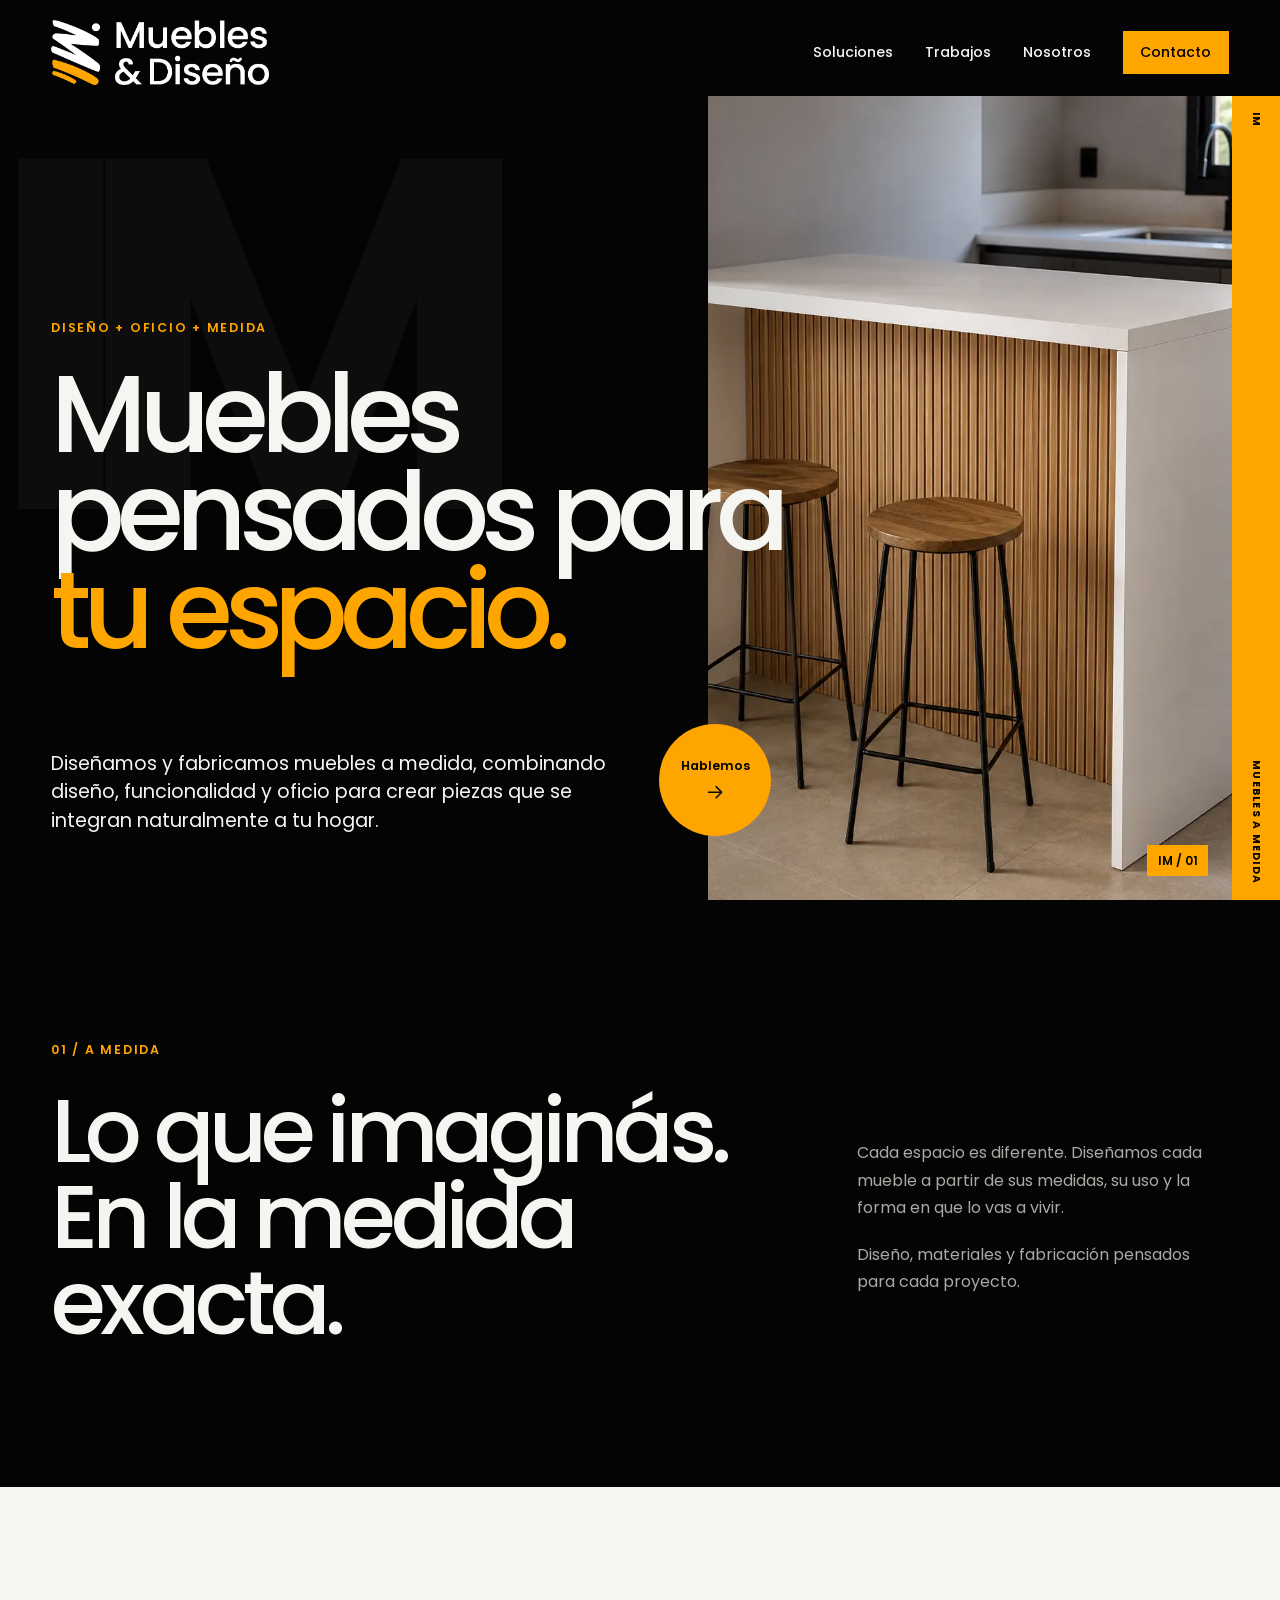
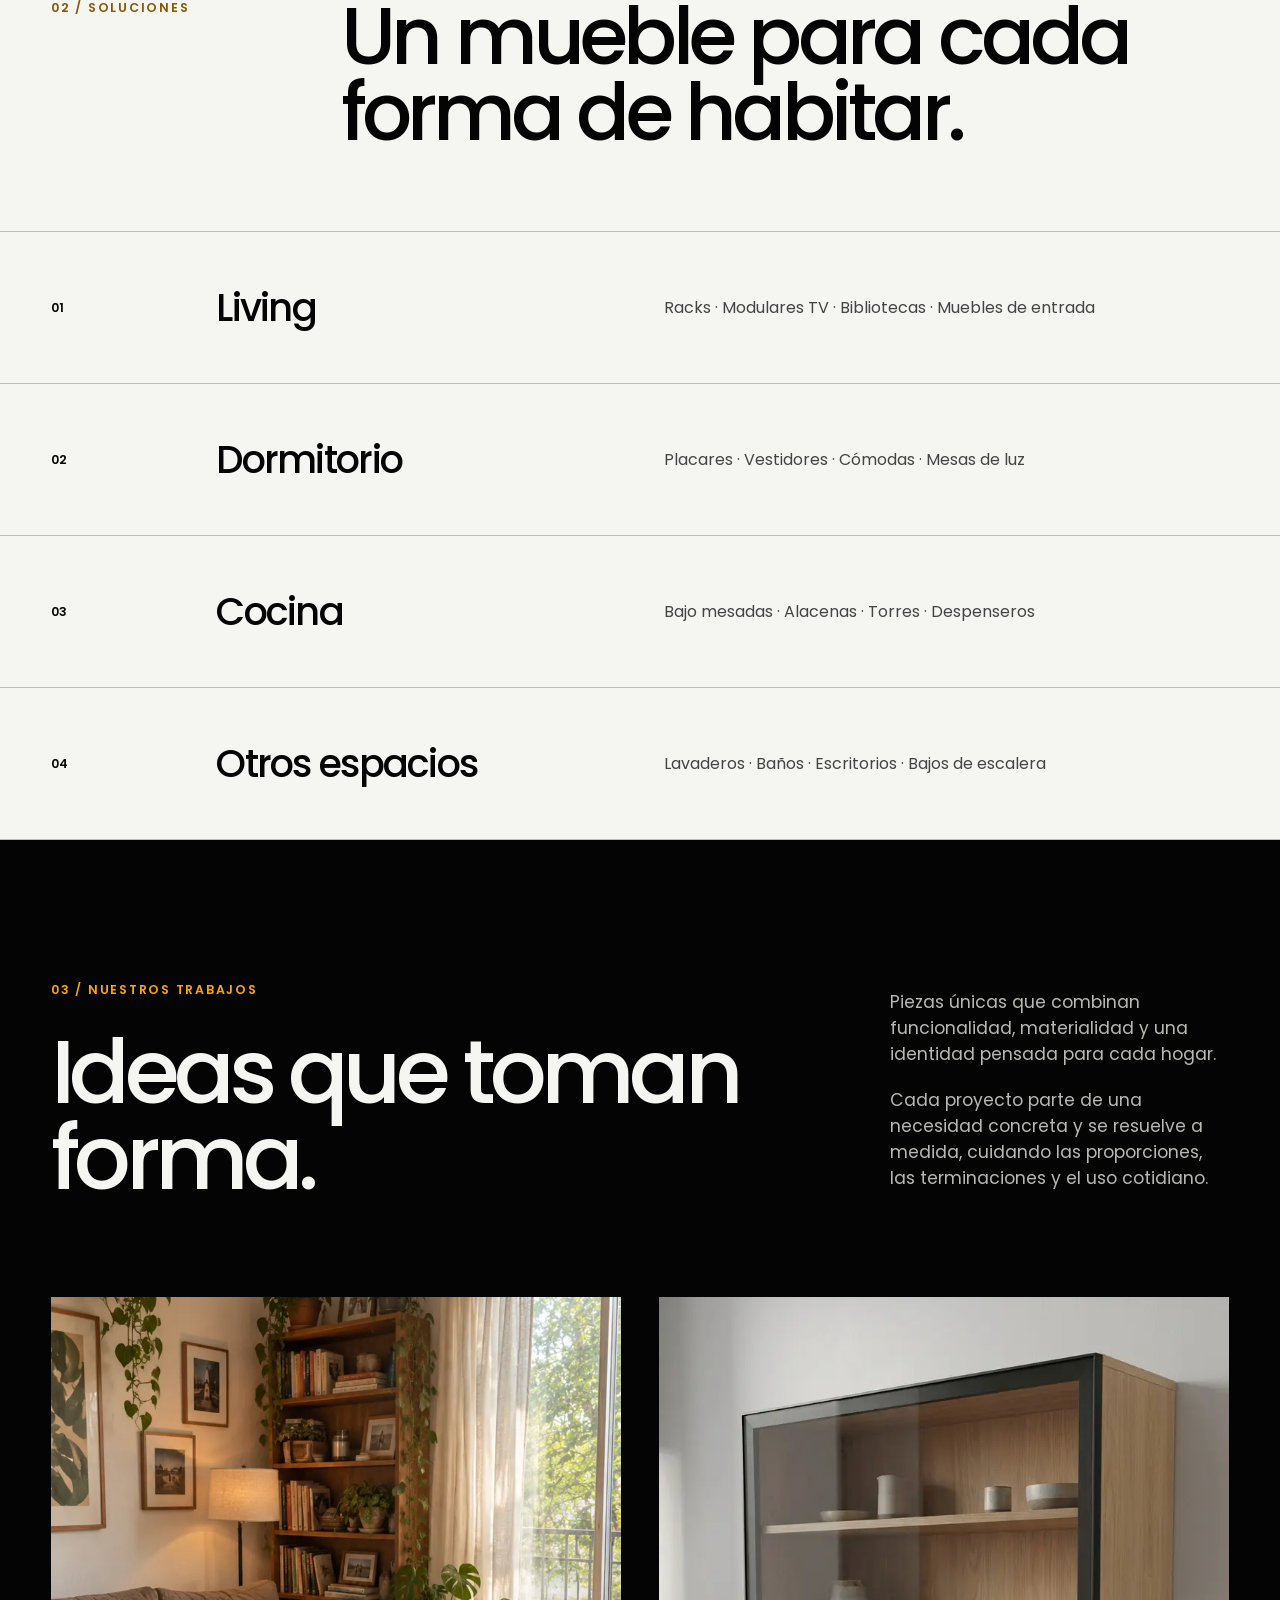
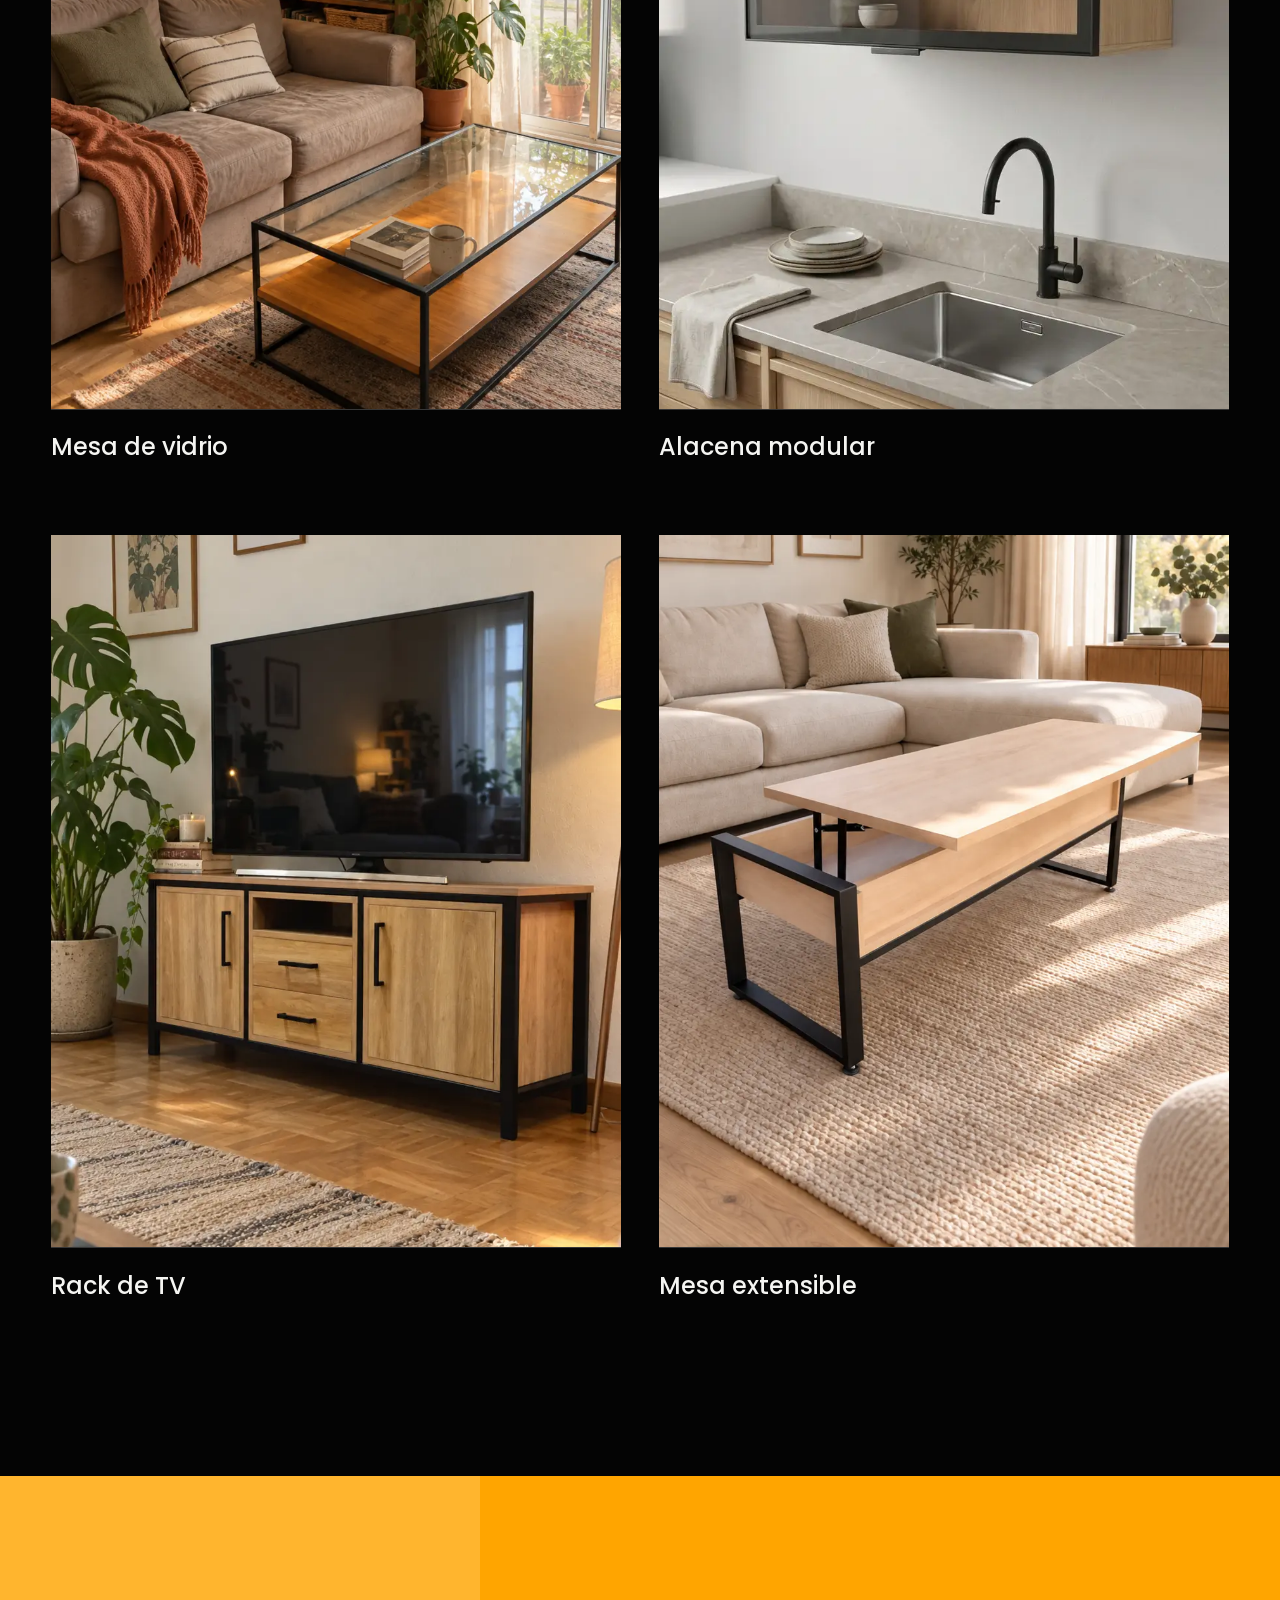
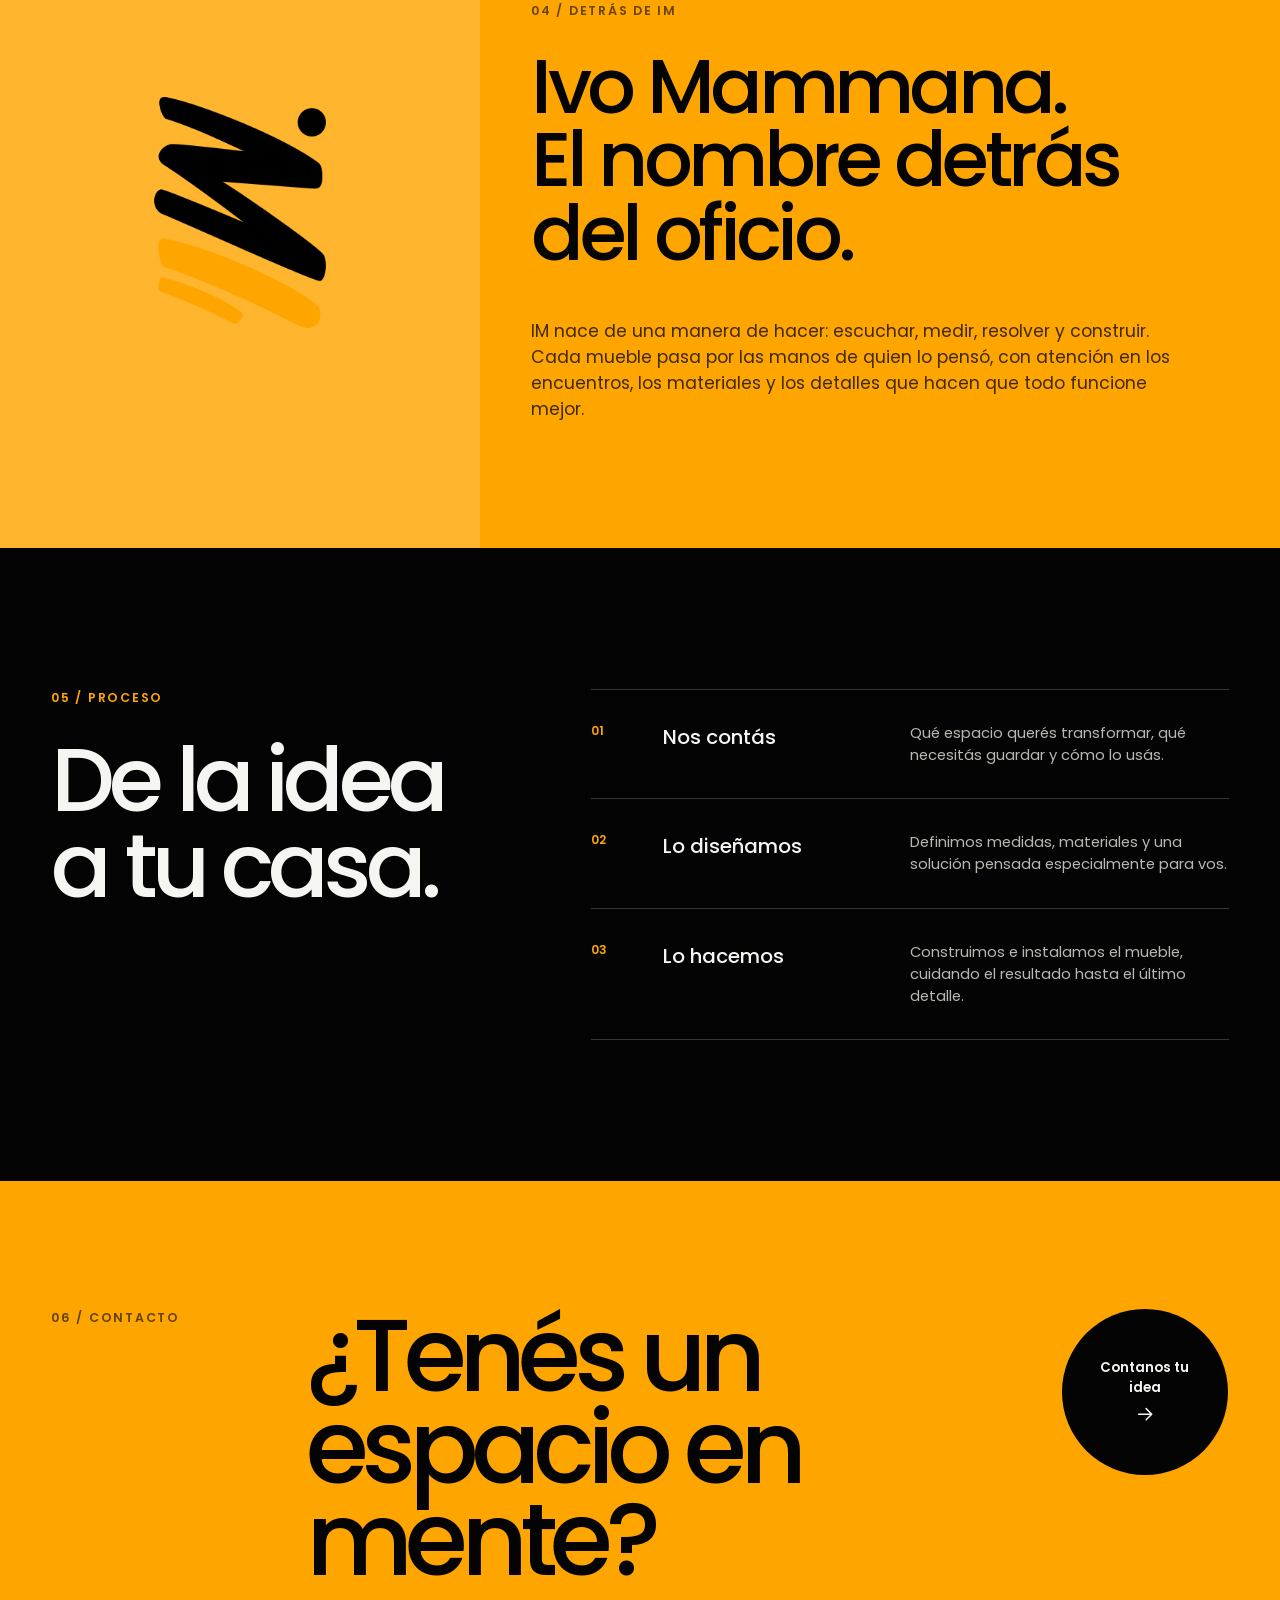
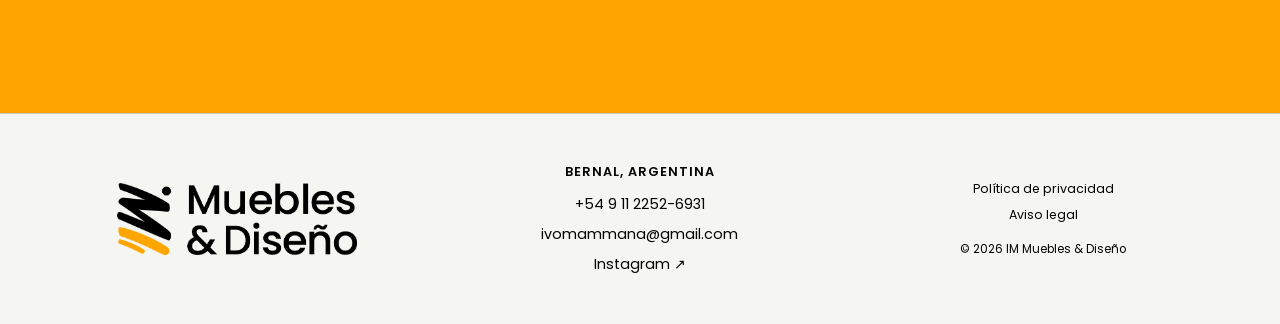
==== index.html @ 520d9580 "Update index.html" ====
<!doctype html>
<html lang="es">
  <head>
    <meta charset="UTF-8" />
    <meta name="viewport" content="width=device-width, initial-scale=1.0" />
    <meta name="theme-color" content="#040404" />
    <meta
      name="description"
      content="Muebles a medida para aprovechar mejor cada espacio. Cocinas, placares, vestidores, racks y soluciones de guardado diseñadas por IM Muebles &amp; Diseño."
    />
    <title>IM — Muebles &amp; Diseño</title>
    <link rel="icon" type="image/png" href="./assets/favicon.png" />
    <link rel="preconnect" href="https://fonts.googleapis.com" />
    <link rel="preconnect" href="https://fonts.gstatic.com" crossorigin />
    <link
      href="https://fonts.googleapis.com/css2?family=Poppins:wght@400;500;600;700&display=swap"
      rel="stylesheet"
    />
    <link rel="stylesheet" href="./styles.css" />
    <script src="./script.js" defer></script>
  </head>
  <!-- Google tag (gtag.js) -->
<script async src="https://www.googletagmanager.com/gtag/js?id=AW-11166344014"></script>
<script>
  window.dataLayer = window.dataLayer || [];
  function gtag(){dataLayer.push(arguments);}
  gtag('js', new Date());

  gtag('config', 'AW-11166344014');
</script>
  <body>
    <a class="skip-link" href="#contenido">Ir al contenido</a>

    <header class="site-header" data-header>
      <a class="brand" href="#inicio" aria-label="IM Muebles &amp; Diseño, inicio">
        <img src="./assets/logo-white.png" alt="IM Muebles &amp; Diseño" />
      </a>
      <button class="menu-toggle" type="button" aria-expanded="false" aria-controls="site-nav">
        <span>Menú</span>
        <span class="menu-lines" aria-hidden="true"><i></i><i></i></span>
      </button>
      <nav class="site-nav" id="site-nav" aria-label="Navegación principal">
        <a href="#soluciones">Soluciones</a>
        <a href="#trabajos">Trabajos</a>
        <a href="#nosotros">Nosotros</a>
        <a class="nav-contact" href="#contacto">Contacto</a>
      </nav>
    </header>

    <main id="contenido">
      <section class="hero" id="inicio" aria-labelledby="hero-title">
        <div class="hero-image-wrap" aria-hidden="true">
          <img src="./assets/isla-cocina.webp" alt="" fetchpriority="high" />
          <span class="image-index">IM / 01</span>
        </div>

        <div class="hero-copy">
          <p class="eyebrow">Diseño + oficio + medida</p>
          <h1 id="hero-title">Muebles pensados para <em>tu espacio.</em></h1>
          <div class="hero-bottom">
            <p>
              Diseñamos y fabricamos muebles a medida, combinando diseño, funcionalidad y oficio
              para crear piezas que se integran naturalmente a tu hogar.
            </p>
            <a class="circle-link" href="#contacto" aria-label="Ir a contacto">
              <span>Hablemos</span>
              <svg viewBox="0 0 24 24" aria-hidden="true">
                <path d="M5 12h13M13 6l6 6-6 6" />
              </svg>
            </a>
          </div>
        </div>

        <div class="hero-rail" aria-hidden="true">
          <span>IM</span>
          <span>MUEBLES A MEDIDA</span>
        </div>
      </section>

      <section class="intro section-pad" aria-labelledby="intro-title">
        <p class="section-label reveal">01 / A MEDIDA</p>
        <div class="intro-grid">
          <h2 class="display-title reveal" id="intro-title">
            Lo que imaginás.<br />En la medida exacta.
          </h2>
          <div class="intro-copy reveal">
            <p>
              Cada espacio es diferente. Diseñamos cada mueble a partir de sus medidas, su uso y la
              forma en que lo vas a vivir.
            </p>
            <p>
              Diseño, materiales y fabricación pensados para cada proyecto.
            </p>
          </div>
        </div>
      </section>

      <section class="solutions" id="soluciones" aria-labelledby="solutions-title">
        <div class="solutions-head section-pad reveal">
          <p class="section-label">02 / SOLUCIONES</p>
          <h2 id="solutions-title">Un mueble para cada forma de habitar.</h2>
        </div>

        <div class="solution-list">
          <article class="solution-row reveal">
            <span class="solution-number">01</span>
            <h3>Living</h3>
            <p>Racks · Modulares TV · Bibliotecas · Muebles de entrada</p>
          </article>
          <article class="solution-row reveal">
            <span class="solution-number">02</span>
            <h3>Dormitorio</h3>
            <p>Placares · Vestidores · Cómodas · Mesas de luz</p>
          </article>
          <article class="solution-row reveal">
            <span class="solution-number">03</span>
            <h3>Cocina</h3>
            <p>Bajo mesadas · Alacenas · Torres · Despenseros</p>
          </article>
          <article class="solution-row reveal">
            <span class="solution-number">04</span>
            <h3>Otros espacios</h3>
            <p>Lavaderos · Baños · Escritorios · Bajos de escalera</p>
          </article>
        </div>
      </section>

      <section class="work section-pad" id="trabajos" aria-labelledby="work-title">
        <div class="work-title-row reveal">
          <div>
            <p class="section-label">03 / NUESTROS TRABAJOS</p>
            <h2 class="display-title" id="work-title">Ideas que toman forma.</h2>
          </div>
          <div class="work-copy">
            <p>
              Piezas únicas que combinan funcionalidad, materialidad y una identidad pensada para
              cada hogar.
            </p>
            <p>
              Cada proyecto parte de una necesidad concreta y se resuelve a medida, cuidando las
              proporciones, las terminaciones y el uso cotidiano.
            </p>
          </div>
        </div>

        <div class="project-grid project-grid-four">
          <figure class="project reveal">
            <div class="project-image project-image-portrait">
              <img src="./assets/mesa-vidrio.webp" alt="Mesa de vidrio con estructura metálica negra" loading="lazy" />
            </div>
            <figcaption><strong>Mesa de vidrio</strong></figcaption>
          </figure>
          <figure class="project reveal">
            <div class="project-image project-image-portrait">
              <img src="./assets/alacena-modular.webp" alt="Alacena modular de madera con frente de vidrio y marco negro" loading="lazy" />
            </div>
            <figcaption><strong>Alacena modular</strong></figcaption>
          </figure>
          <figure class="project reveal">
            <div class="project-image project-image-portrait">
              <img src="./assets/rack-tv.webp" alt="Rack de TV de madera con estructura metálica negra" loading="lazy" />
            </div>
            <figcaption><strong>Rack de TV</strong></figcaption>
          </figure>
          <figure class="project reveal">
            <div class="project-image project-image-portrait">
              <img src="./assets/mesa-extensible.webp" alt="Mesa extensible de madera con estructura metálica negra" loading="lazy" />
            </div>
            <figcaption><strong>Mesa extensible</strong></figcaption>
          </figure>
        </div>
      </section>

      <section class="maker" id="nosotros" aria-labelledby="maker-title">
        <div class="maker-mark reveal" aria-hidden="true">
          <img src="./assets/icon-black.png" alt="" />
        </div>
        <div class="maker-copy section-pad reveal">
          <p class="section-label">04 / DETRÁS DE IM</p>
          <h2 id="maker-title">Ivo Mammana.<br />El nombre detrás del oficio.</h2>
          <p>
            IM nace de una manera de hacer: escuchar, medir, resolver y construir. Cada mueble pasa
            por las manos de quien lo pensó, con atención en los encuentros, los materiales y los
            detalles que hacen que todo funcione mejor.
          </p>
        </div>
      </section>

      <section class="process section-pad" aria-labelledby="process-title">
        <div class="process-head reveal">
          <p class="section-label">05 / PROCESO</p>
          <h2 class="display-title" id="process-title">De la idea<br />a tu casa.</h2>
        </div>
        <ol class="process-steps">
          <li class="reveal">
            <span>01</span>
            <h3>Nos contás</h3>
            <p>Qué espacio querés transformar, qué necesitás guardar y cómo lo usás.</p>
          </li>
          <li class="reveal">
            <span>02</span>
            <h3>Lo diseñamos</h3>
            <p>Definimos medidas, materiales y una solución pensada especialmente para vos.</p>
          </li>
          <li class="reveal">
            <span>03</span>
            <h3>Lo hacemos</h3>
            <p>Construimos e instalamos el mueble, cuidando el resultado hasta el último detalle.</p>
          </li>
        </ol>
      </section>

      <section class="contact" id="contacto" aria-labelledby="contact-title">
        <div class="contact-top section-pad">
          <p class="section-label reveal">06 / CONTACTO</p>
          <h2 class="reveal" id="contact-title">¿Tenés un espacio en mente?</h2>
          <a
            class="contact-cta reveal"
            href="https://wa.me/5491122526931?text=Hola%20Ivo%2C%20quiero%20consultarte%20por%20un%20mueble%20a%20medida."
            target="_blank"
            rel="noreferrer"
          >
            Contanos tu idea
            <svg viewBox="0 0 24 24" aria-hidden="true"><path d="M5 12h13M13 6l6 6-6 6" /></svg>
          </a>
        </div>
        <footer class="footer section-pad">
          <img src="./assets/logo-white.png" alt="IM Muebles &amp; Diseño" />
          <div class="footer-links">
            <span>Bernal, Argentina</span>
            <a href="tel:+5491122526931">+54 9 11 2252-6931</a>
            <a href="mailto:ivomammana@gmail.com">ivomammana@gmail.com</a>
            <a href="https://www.instagram.com/muebles.im/" target="_blank" rel="noreferrer">Instagram ↗</a>
          </div>
          <div class="footer-legal">
            <a href="./privacidad/">Política de privacidad</a>
            <a href="./aviso-legal/">Aviso legal</a>
            <p>© <span data-year></span> IM Muebles &amp; Diseño</p>
          </div>
        </footer>
      </section>
    </main>
  </body>
</html>
---- styles.css ----
:root {
  --orange: #ffa500;
  --black: #040404;
  --white: #f5f5f2;
  --gray: #b8b8b3;
  --line: rgba(255, 255, 255, 0.2);
  --page-pad: clamp(1.25rem, 4vw, 4.5rem);
  --header-h: 6rem;
}

* {
  box-sizing: border-box;
}

html {
  scroll-behavior: smooth;
  background: var(--black);
}

body {
  margin: 0;
  min-width: 320px;
  color: var(--white);
  background: var(--black);
  font-family: "Poppins", Arial, sans-serif;
  font-size: 1rem;
  line-height: 1.5;
  overflow-x: hidden;
}

body.menu-open {
  overflow: hidden;
}

a {
  color: inherit;
  text-decoration: none;
}

img {
  display: block;
  max-width: 100%;
}

button {
  font: inherit;
}

.skip-link {
  position: fixed;
  top: 0.75rem;
  left: 0.75rem;
  z-index: 200;
  padding: 0.75rem 1rem;
  color: var(--black);
  background: var(--orange);
  transform: translateY(-150%);
}

.skip-link:focus {
  transform: translateY(0);
}

.section-pad {
  padding-right: var(--page-pad);
  padding-left: var(--page-pad);
}

.site-header {
  position: fixed;
  top: 0;
  right: 0;
  left: 0;
  z-index: 100;
  display: flex;
  align-items: center;
  justify-content: space-between;
  min-height: var(--header-h);
  padding: 1.25rem var(--page-pad);
  border-bottom: 1px solid transparent;
  transition: background-color 220ms ease, border-color 220ms ease;
}

.site-header.is-scrolled,
body.menu-open .site-header {
  background: rgba(4, 4, 4, 0.96);
  border-bottom-color: var(--line);
}

.brand {
  position: relative;
  z-index: 2;
  width: clamp(10rem, 17vw, 14rem);
}

.brand img {
  width: 100%;
  height: auto;
}

.site-nav {
  display: flex;
  align-items: center;
  gap: clamp(1.4rem, 2.5vw, 3rem);
  font-size: 0.88rem;
  font-weight: 500;
}

.site-nav a {
  position: relative;
}

.site-nav a:not(.nav-contact)::after {
  position: absolute;
  right: 0;
  bottom: -0.35rem;
  left: 0;
  height: 1px;
  background: var(--orange);
  content: "";
  transform: scaleX(0);
  transform-origin: right;
  transition: transform 180ms ease;
}

.site-nav a:hover::after,
.site-nav a:focus-visible::after {
  transform: scaleX(1);
  transform-origin: left;
}

.nav-contact {
  padding: 0.7rem 1.1rem;
  color: var(--black);
  background: var(--orange);
}

.menu-toggle {
  display: none;
  padding: 0;
  color: var(--white);
  background: transparent;
  border: 0;
}

.hero {
  position: relative;
  display: grid;
  grid-template-columns: minmax(0, 1.15fr) minmax(22rem, 0.85fr) 3rem;
  min-height: 100svh;
  padding-top: var(--header-h);
  overflow: hidden;
}

.hero::before {
  position: absolute;
  top: 10rem;
  left: -1vw;
  color: rgba(255, 255, 255, 0.035);
  font-size: clamp(18rem, 39vw, 42rem);
  font-weight: 700;
  line-height: 0.7;
  letter-spacing: -0.12em;
  content: "IM";
  pointer-events: none;
}

.hero-image-wrap {
  position: relative;
  grid-column: 2;
  grid-row: 1;
  min-height: calc(100svh - var(--header-h));
  overflow: hidden;
}

.hero-image-wrap::after {
  position: absolute;
  inset: 0;
  background: linear-gradient(90deg, rgba(4, 4, 4, 0.15), transparent 45%);
  content: "";
}

.hero-image-wrap img {
  width: 100%;
  height: 100%;
  object-fit: cover;
  object-position: 52% center;
  filter: saturate(0.86) contrast(1.03);
}

.image-index {
  position: absolute;
  right: 1.5rem;
  bottom: 1.5rem;
  z-index: 1;
  padding: 0.4rem 0.65rem;
  color: var(--black);
  background: var(--orange);
  font-size: 0.75rem;
  font-weight: 600;
}

.hero-copy {
  position: relative;
  z-index: 2;
  display: flex;
  grid-column: 1 / 3;
  grid-row: 1;
  flex-direction: column;
  justify-content: flex-end;
  padding: 4rem calc(var(--page-pad) + 2vw) 4rem var(--page-pad);
  pointer-events: none;
}

.eyebrow,
.section-label {
  margin: 0 0 1.8rem;
  color: var(--orange);
  font-size: 0.78rem;
  font-weight: 600;
  letter-spacing: 0.14em;
  text-transform: uppercase;
}

.hero h1 {
  max-width: 12ch;
  margin: 0;
  font-size: clamp(3.55rem, 8.5vw, 8.8rem);
  font-weight: 500;
  line-height: 0.9;
  letter-spacing: -0.075em;
}

.hero h1 em {
  color: var(--orange);
  font-style: normal;
}

.hero-bottom {
  display: flex;
  align-items: end;
  justify-content: space-between;
  gap: 2rem;
  margin-top: clamp(2.5rem, 5vw, 5rem);
  padding-right: clamp(1rem, 30vw, 29rem);
}

.hero-bottom p {
  max-width: 35rem;
  margin: 0;
  font-size: clamp(1rem, 1.5vw, 1.25rem);
}

.circle-link {
  display: grid;
  flex: 0 0 auto;
  width: 7rem;
  height: 7rem;
  color: var(--black);
  background: var(--orange);
  border-radius: 50%;
  place-content: center;
  pointer-events: auto;
  transition: transform 180ms ease, background-color 180ms ease;
}

.circle-link:hover,
.circle-link:focus-visible {
  background: var(--white);
  transform: rotate(-7deg) scale(1.04);
}

.circle-link span {
  font-size: 0.78rem;
  font-weight: 600;
}

.circle-link svg,
.contact-cta svg {
  width: 1.4rem;
  margin: 0.35rem auto 0;
  fill: none;
  stroke: currentColor;
  stroke-linecap: round;
  stroke-linejoin: round;
  stroke-width: 1.6;
}

.hero-rail {
  position: relative;
  z-index: 3;
  display: flex;
  grid-column: 3;
  grid-row: 1;
  align-items: center;
  justify-content: space-between;
  padding: 1rem 0;
  color: var(--black);
  background: var(--orange);
  font-size: 0.66rem;
  font-weight: 700;
  letter-spacing: 0.12em;
  writing-mode: vertical-rl;
}

.intro {
  padding-top: clamp(7rem, 11vw, 11rem);
  padding-bottom: clamp(7rem, 11vw, 11rem);
}

.intro-grid {
  display: grid;
  grid-template-columns: minmax(0, 1.3fr) minmax(20rem, 0.7fr);
  gap: clamp(4rem, 9vw, 10rem);
  align-items: center;
}

.display-title {
  margin: 0;
  font-size: clamp(3rem, 7vw, 7.2rem);
  font-weight: 500;
  line-height: 0.96;
  letter-spacing: -0.065em;
}

.intro-copy p,
.work-copy p,
.maker-copy > p:last-child {
  margin: 0;
  color: var(--gray);
  font-size: clamp(1rem, 1.35vw, 1.16rem);
}

.intro-copy p + p,
.work-copy p + p {
  margin-top: 1.25rem;
}

.intro-copy {
  justify-self: end;
  max-width: 32rem;
}

.intro-copy p {
  color: #aaa9a4;
  font-size: clamp(1rem, 1.2vw, 1.08rem);
  line-height: 1.7;
}

.solutions {
  color: var(--black);
  background: var(--white);
}

.solutions-head {
  display: grid;
  grid-template-columns: 0.45fr 1.55fr;
  gap: 2rem;
  padding-top: 7rem;
  padding-bottom: 5rem;
}

.solutions-head h2 {
  max-width: 16ch;
  margin: 0;
  font-size: clamp(2.8rem, 6.2vw, 6rem);
  font-weight: 500;
  line-height: 0.96;
  letter-spacing: -0.06em;
}

.solutions .section-label {
  color: #8a5700;
}

.solution-list {
  border-top: 1px solid rgba(4, 4, 4, 0.23);
}

.solution-row {
  display: grid;
  grid-template-columns: 0.25fr 0.75fr 1fr;
  gap: 1.5rem;
  align-items: center;
  min-height: 9.5rem;
  padding: 1.5rem var(--page-pad);
  border-bottom: 1px solid rgba(4, 4, 4, 0.23);
}

.solution-number {
  font-size: 0.78rem;
  font-weight: 600;
}

.solution-row h3 {
  margin: 0;
  font-size: clamp(1.7rem, 3vw, 3.1rem);
  font-weight: 500;
  letter-spacing: -0.045em;
}

.solution-row p {
  margin: 0;
  color: #444;
}

.work {
  padding-top: clamp(7rem, 11vw, 11rem);
  padding-bottom: clamp(7rem, 11vw, 11rem);
}

.work-title-row {
  display: grid;
  grid-template-columns: 1.4fr 0.6fr;
  gap: 3rem;
  align-items: center;
  margin-bottom: 6rem;
}

.project-grid {
  display: grid;
  grid-template-columns: 1.15fr 0.85fr;
  gap: clamp(1.5rem, 3vw, 3rem);
}

.project-grid-four {
  grid-template-columns: repeat(2, minmax(0, 1fr));
}

.project {
  margin: 0;
}

.project-image {
  position: relative;
  overflow: hidden;
  background: #e8e8e5;
}

.project-image-portrait {
  aspect-ratio: 4 / 5;
}

.project-image img {
  width: 100%;
  height: 100%;
  object-fit: cover;
  transition: transform 700ms cubic-bezier(0.2, 0.8, 0.2, 1);
}

.project:hover img {
  transform: scale(1.035);
}

.project figcaption {
  display: flex;
  justify-content: flex-start;
  gap: 1rem;
  padding: 1.2rem 0 2rem;
  border-top: 1px solid var(--line);
}

.project figcaption strong {
  max-width: 20rem;
  font-size: clamp(1.15rem, 2vw, 1.5rem);
  font-weight: 500;
  text-align: left;
}

.maker {
  display: grid;
  grid-template-columns: 0.75fr 1.25fr;
  min-height: 42rem;
  color: var(--black);
  background: var(--orange);
}

.maker-mark {
  display: grid;
  min-height: 35rem;
  padding: 6rem;
  background: rgba(255, 255, 255, 0.18);
  place-items: center;
}

.maker-mark img {
  width: min(18rem, 60%);
}

.maker-copy {
  display: flex;
  flex-direction: column;
  justify-content: center;
  padding-top: 6rem;
  padding-bottom: 6rem;
}

.maker-copy .section-label {
  color: rgba(4, 4, 4, 0.6);
}

.maker-copy h2 {
  max-width: 13ch;
  margin: 0 0 3rem;
  font-size: clamp(3rem, 6vw, 6.5rem);
  font-weight: 500;
  line-height: 0.96;
  letter-spacing: -0.06em;
}

.maker-copy > p:last-child {
  max-width: 40rem;
  color: rgba(4, 4, 4, 0.76);
}

.process {
  display: grid;
  grid-template-columns: 0.8fr 1.2fr;
  gap: clamp(4rem, 9vw, 10rem);
  padding-top: clamp(7rem, 11vw, 11rem);
  padding-bottom: clamp(7rem, 11vw, 11rem);
}

.process-steps {
  margin: 0;
  padding: 0;
  list-style: none;
}

.process-steps li {
  display: grid;
  grid-template-columns: 3rem 0.7fr 1fr;
  gap: 1.5rem;
  align-items: start;
  padding: 2rem 0;
  border-top: 1px solid var(--line);
}

.process-steps li:last-child {
  border-bottom: 1px solid var(--line);
}

.process-steps span {
  color: var(--orange);
  font-size: 0.75rem;
  font-weight: 600;
}

.process-steps h3,
.process-steps p {
  margin: 0;
}

.process-steps h3 {
  font-size: 1.25rem;
  font-weight: 500;
}

.process-steps p {
  color: var(--gray);
  font-size: 0.92rem;
}

.contact {
  color: var(--black);
  background: var(--orange);
}

.contact-top {
  display: grid;
  grid-template-columns: 0.4fr 1.3fr 0.3fr;
  gap: 2rem;
  align-items: start;
  padding-top: clamp(6rem, 10vw, 10rem);
  padding-bottom: clamp(6rem, 10vw, 10rem);
}

.contact .section-label {
  color: rgba(4, 4, 4, 0.62);
}

.contact h2 {
  max-width: 10ch;
  margin: 0;
  font-size: clamp(3.8rem, 8vw, 8rem);
  font-weight: 500;
  line-height: 0.9;
  letter-spacing: -0.075em;
}

.contact-cta {
  display: flex;
  align-items: center;
  justify-content: center;
  width: clamp(8.5rem, 13vw, 11rem);
  height: clamp(8.5rem, 13vw, 11rem);
  padding: 1.4rem;
  color: var(--white);
  background: var(--black);
  border-radius: 50%;
  font-size: 0.84rem;
  font-weight: 600;
  text-align: center;
  flex-direction: column;
  transition: color 180ms ease, background-color 180ms ease, transform 180ms ease;
}

.contact-cta:hover,
.contact-cta:focus-visible {
  color: var(--black);
  background: var(--white);
  transform: rotate(6deg);
}

.footer {
  display: grid;
  grid-template-columns: repeat(3, minmax(0, 1fr));
  gap: 2rem;
  align-items: center;
  padding-top: 3rem;
  padding-bottom: 3rem;
  color: #040404;
  background-color: #f5f5f2;
  border-top: 1px solid rgba(4, 4, 4, 0.18);
}

.footer > img {
  justify-self: center;
  width: min(15rem, 80%);
  content: url("./assets/logo-black.png");
}

.footer a {
  color: #040404;
}

.footer-links {
  display: flex;
  flex-direction: column;
  align-items: center;
  gap: 0.45rem;
  text-align: center;
}

.footer-links a {
  border-bottom: 1px solid transparent;
  font-size: 0.9rem;
}

.footer-links span {
  margin-bottom: 0.35rem;
  font-size: 0.8rem;
  font-weight: 600;
  letter-spacing: 0.08em;
  text-transform: uppercase;
}

.footer-links a:hover,
.footer-links a:focus-visible {
  border-color: currentColor;
}

.footer-legal {
  display: flex;
  align-items: center;
  flex-direction: column;
  gap: 0.45rem;
  font-size: 0.78rem;
  text-align: center;
}

.footer-legal a {
  border-bottom: 1px solid transparent;
}

.footer-legal a:hover,
.footer-legal a:focus-visible {
  border-color: currentColor;
}

.footer-legal p {
  margin: 0.5rem 0 0;
  font-size: 0.72rem;
}

.reveal {
  opacity: 0;
  transform: translateY(1.5rem);
  transition: opacity 600ms ease, transform 600ms ease;
}

.reveal.is-visible {
  opacity: 1;
  transform: translateY(0);
}

@media (max-width: 900px) {
  :root {
    --header-h: 5.25rem;
  }

  .menu-toggle {
    position: relative;
    z-index: 2;
    display: flex;
    align-items: center;
    gap: 0.75rem;
  }

  .menu-lines {
    display: flex;
    width: 1.6rem;
    flex-direction: column;
    gap: 0.35rem;
  }

  .menu-lines i {
    display: block;
    width: 100%;
    height: 1px;
    background: currentColor;
    transition: transform 180ms ease;
  }

  body.menu-open .menu-lines i:first-child {
    transform: translateY(3px) rotate(45deg);
  }

  body.menu-open .menu-lines i:last-child {
    transform: translateY(-3px) rotate(-45deg);
  }

  .site-nav {
    position: fixed;
    inset: 0;
    display: flex;
    align-items: flex-start;
    justify-content: center;
    padding: 8rem var(--page-pad) 3rem;
    background: var(--black);
    flex-direction: column;
    gap: 1.5rem;
    opacity: 0;
    pointer-events: none;
    transform: translateY(-1rem);
    transition: opacity 180ms ease, transform 180ms ease;
  }

  .site-nav a {
    font-size: clamp(2rem, 7vw, 4rem);
    font-weight: 500;
    letter-spacing: -0.05em;
  }

  .site-nav .nav-contact {
    margin-top: 1rem;
    font-size: 1rem;
    letter-spacing: 0;
  }

  body.menu-open .site-nav {
    opacity: 1;
    pointer-events: auto;
    transform: translateY(0);
  }

  .hero {
    grid-template-columns: 1fr 2.5rem;
    grid-template-rows: minmax(27rem, 58svh) auto;
  }

  .hero-image-wrap {
    grid-column: 1;
    grid-row: 1;
    min-height: 0;
  }

  .hero-copy {
    grid-column: 1;
    grid-row: 1 / 3;
    justify-content: flex-end;
    padding: 3rem calc(var(--page-pad) + 1rem) 2.5rem var(--page-pad);
    background: linear-gradient(180deg, rgba(4, 4, 4, 0.08) 25%, rgba(4, 4, 4, 0.92) 58%, var(--black) 76%);
  }

  .hero h1 {
    font-size: clamp(3.6rem, 12vw, 6.8rem);
  }

  .hero-bottom {
    padding-right: 0;
  }

  .hero-rail {
    grid-column: 2;
    grid-row: 1 / 3;
  }

  .intro-grid,
  .work-title-row,
  .process {
    grid-template-columns: 1fr;
  }

  .intro-copy {
    justify-self: start;
    max-width: 36rem;
  }

  .solutions-head {
    grid-template-columns: 1fr;
  }

  .solution-row {
    grid-template-columns: 3rem 1fr;
    min-height: 8rem;
  }

  .solution-row p {
    display: none;
  }

  .maker {
    grid-template-columns: 0.65fr 1.35fr;
  }

  .maker-mark {
    padding: 2rem;
  }

  .maker-mark img {
    width: 85%;
  }

  .contact-top {
    grid-template-columns: 1fr auto;
  }

  .contact-top .section-label {
    grid-column: 1 / -1;
  }

  .footer {
    grid-template-columns: 1fr 1fr;
  }

  .footer-legal {
    grid-column: 1 / -1;
    align-items: center;
    text-align: center;
  }
}

@media (max-width: 620px) {
  .brand {
    width: 10rem;
  }

  .menu-toggle > span:first-child {
    display: none;
  }

  .hero {
    grid-template-columns: 1fr 2rem;
    grid-template-rows: minmax(25rem, 54svh) auto;
  }

  .hero-copy {
    padding-bottom: 2rem;
  }

  .hero-bottom {
    align-items: flex-start;
    flex-direction: column;
  }

  .circle-link {
    width: 6rem;
    height: 6rem;
  }

  .intro-grid {
    gap: 2.5rem;
  }

  .solution-row {
    gap: 0.75rem;
    min-height: 7rem;
  }

  .project-grid {
    grid-template-columns: 1fr;
  }

  .project-grid-four {
    grid-template-columns: 1fr;
  }

  .maker {
    grid-template-columns: 1fr;
  }

  .maker-mark {
    min-height: 18rem;
  }

  .maker-mark img {
    width: 8rem;
  }

  .process {
    gap: 3rem;
  }

  .process-steps li {
    grid-template-columns: 2.3rem 1fr;
  }

  .process-steps p {
    grid-column: 2;
  }

  .contact-top {
    grid-template-columns: 1fr;
  }

  .contact-cta {
    width: 8.5rem;
    height: 8.5rem;
  }

  .footer {
    grid-template-columns: 1fr;
    gap: 2.5rem;
  }

  .footer-legal { grid-column: auto; }
}

@media (prefers-reduced-motion: reduce) {
  html {
    scroll-behavior: auto;
  }

  *,
  *::before,
  *::after {
    scroll-behavior: auto !important;
    transition-duration: 0.01ms !important;
    animation-duration: 0.01ms !important;
  }
}
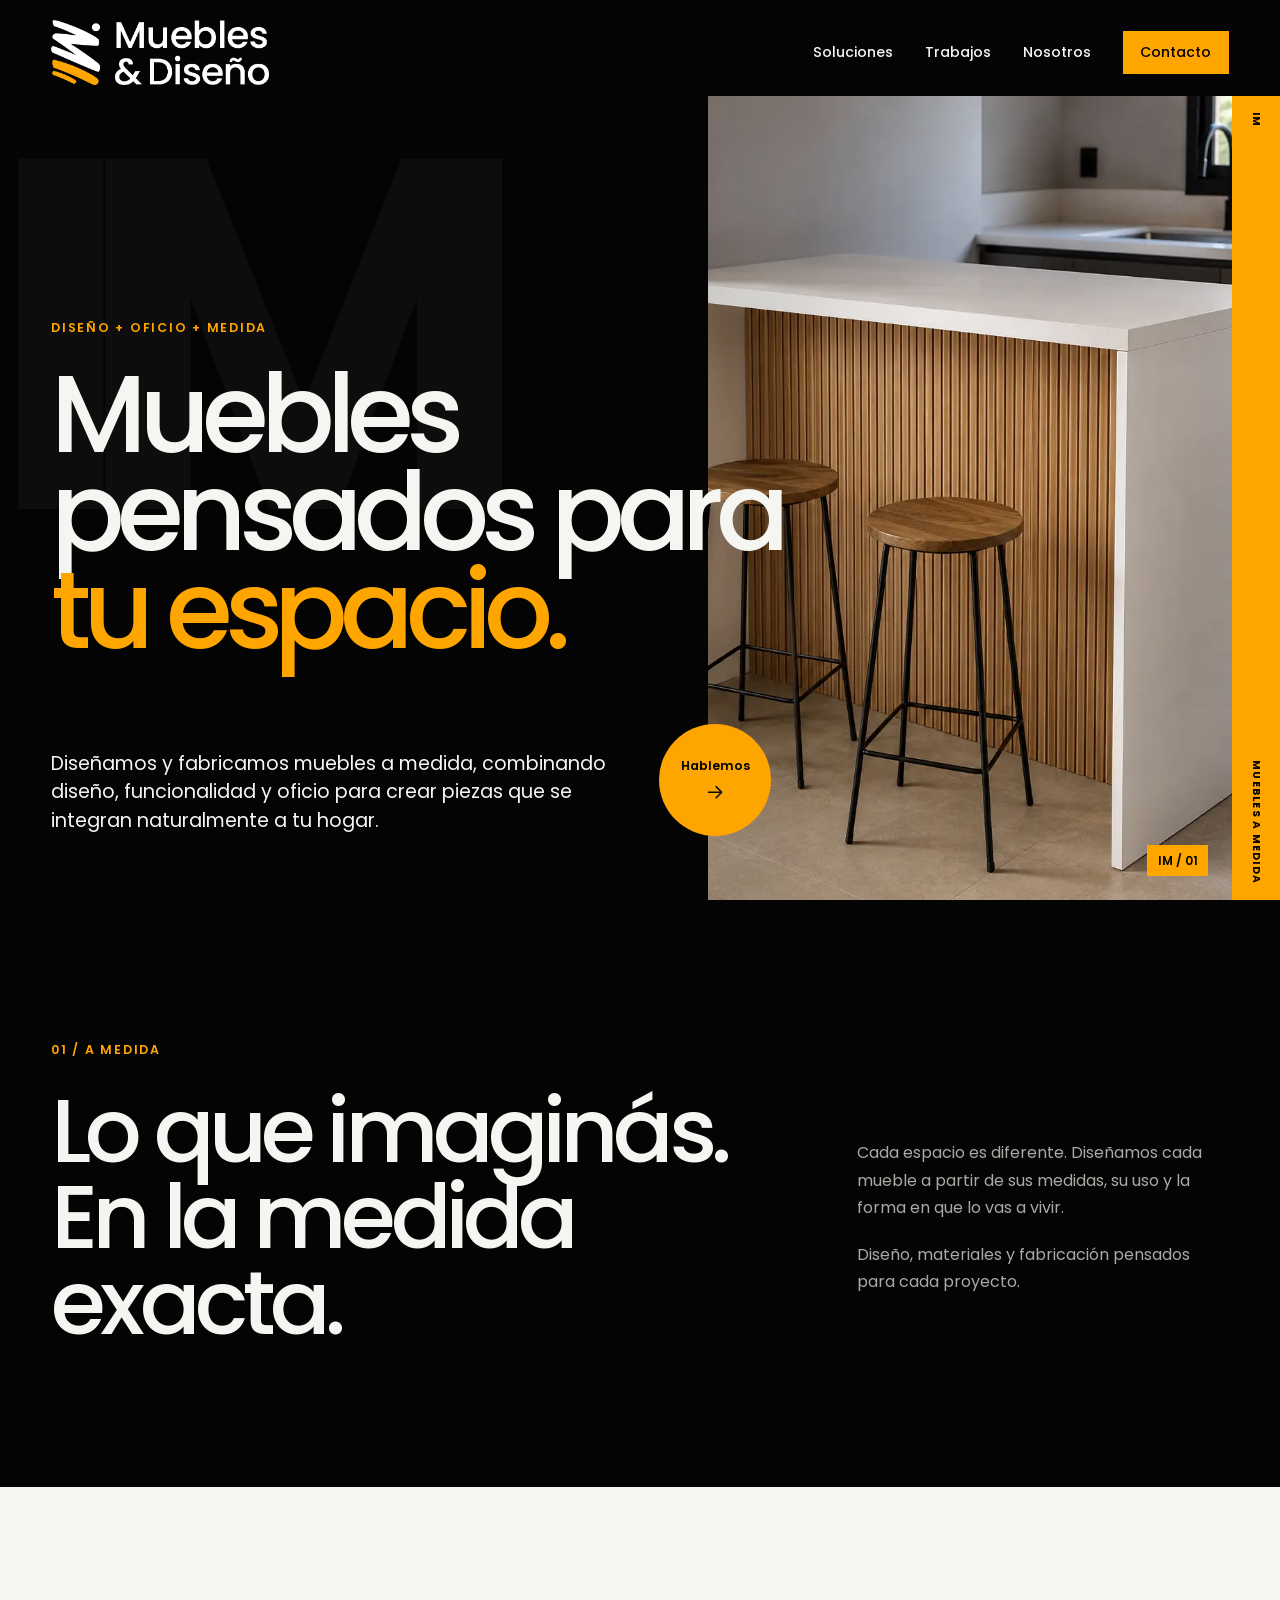
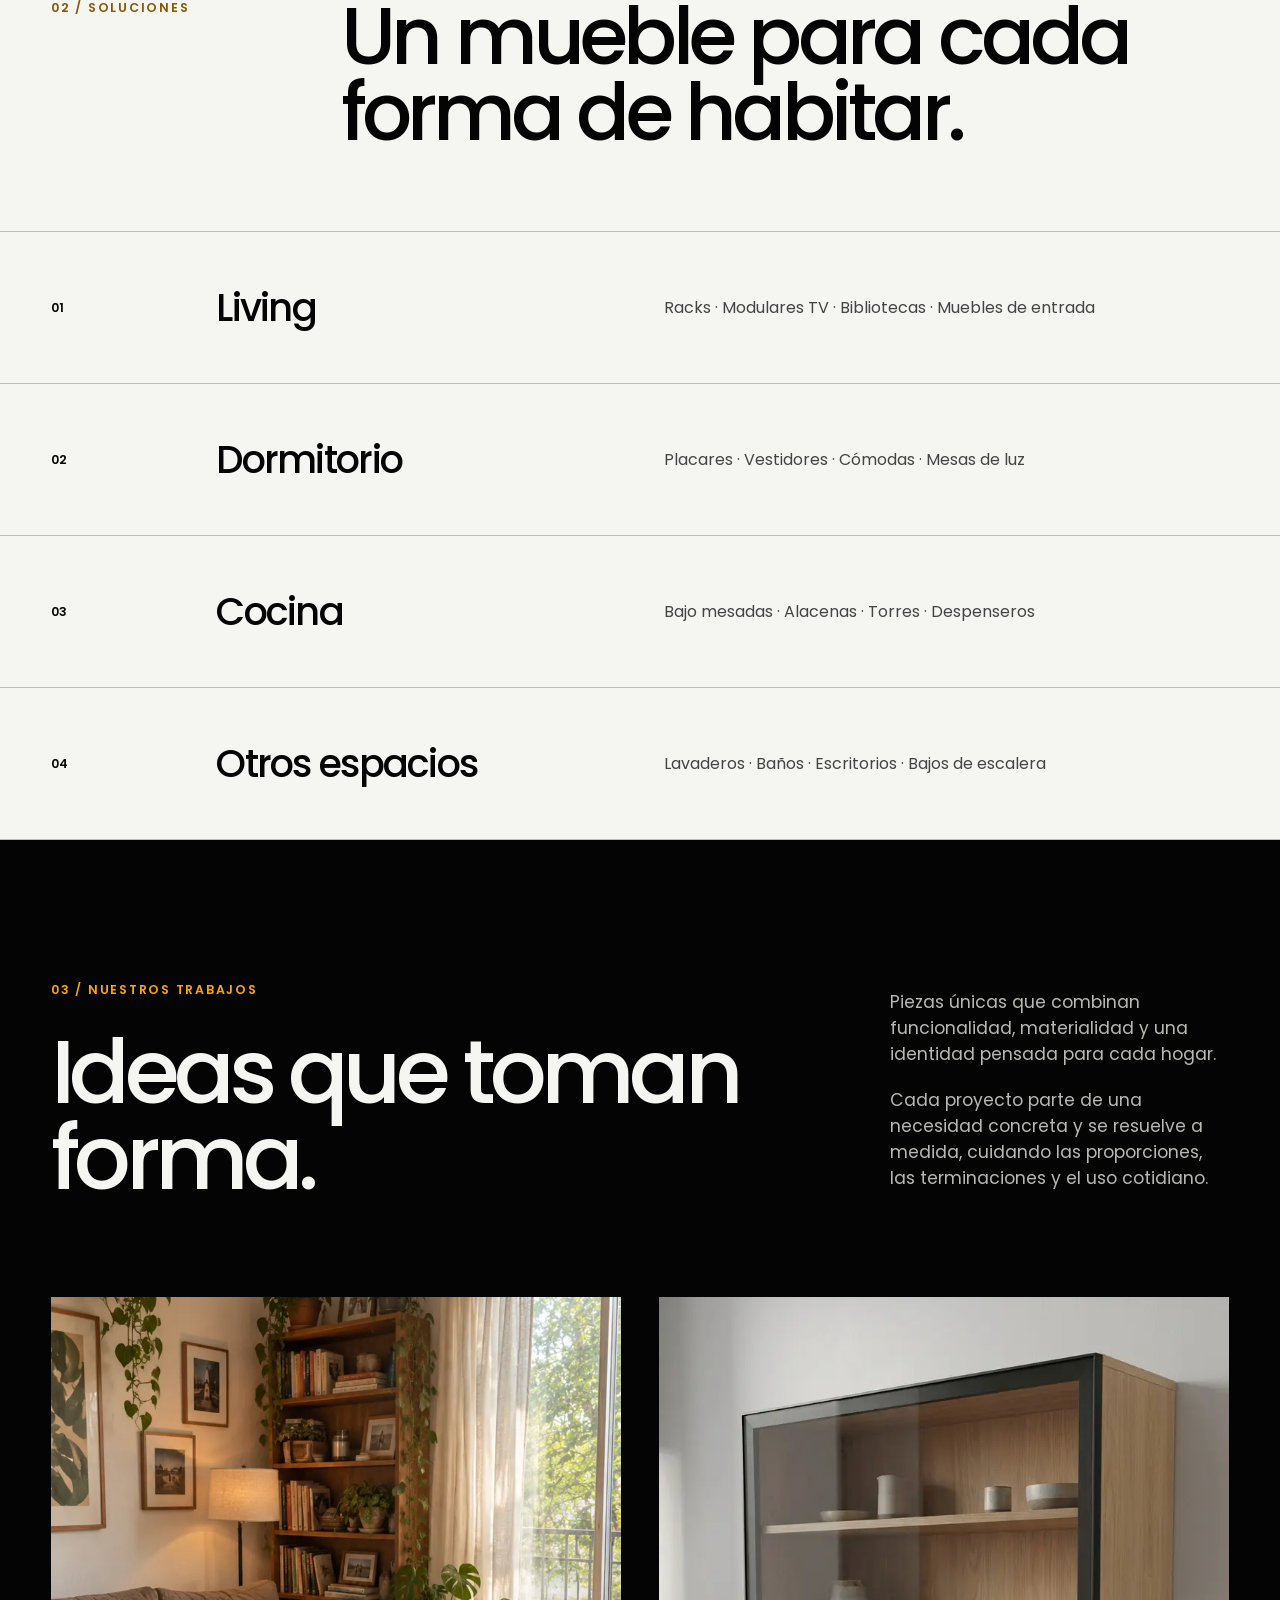
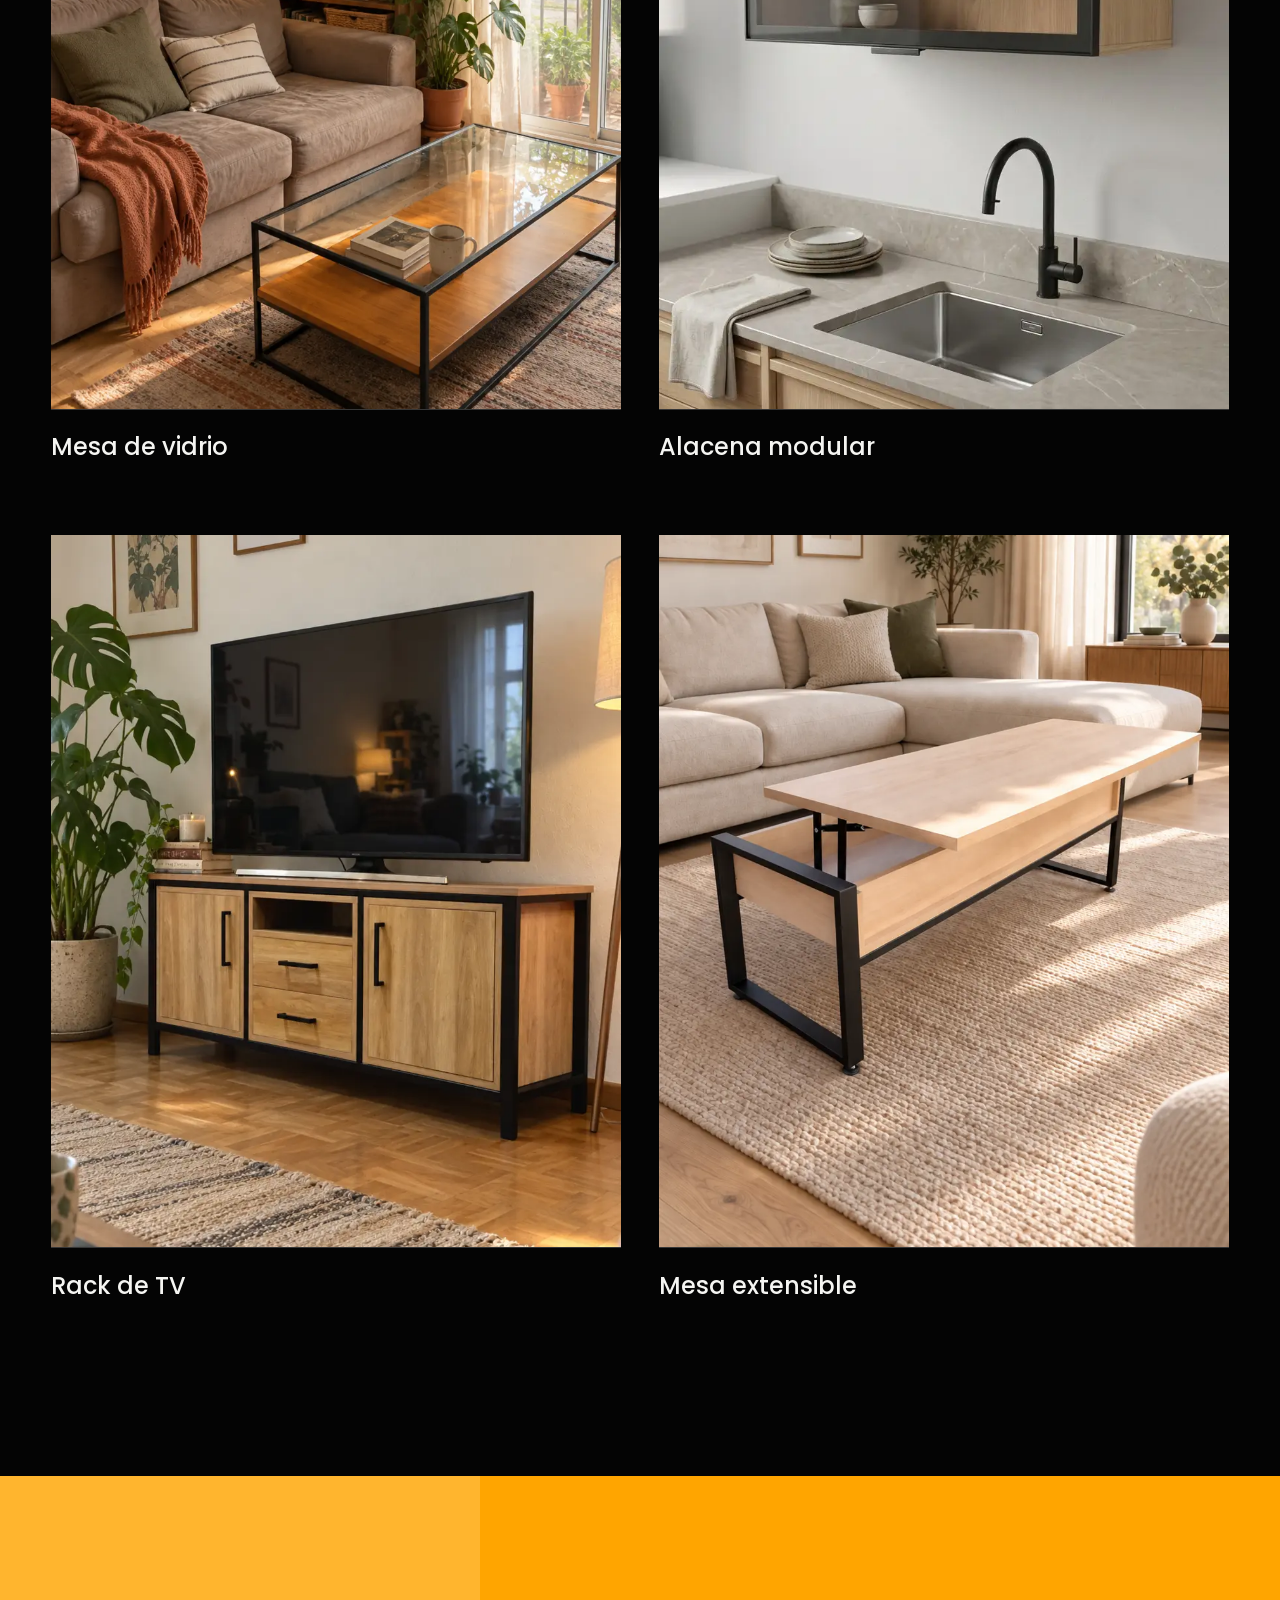
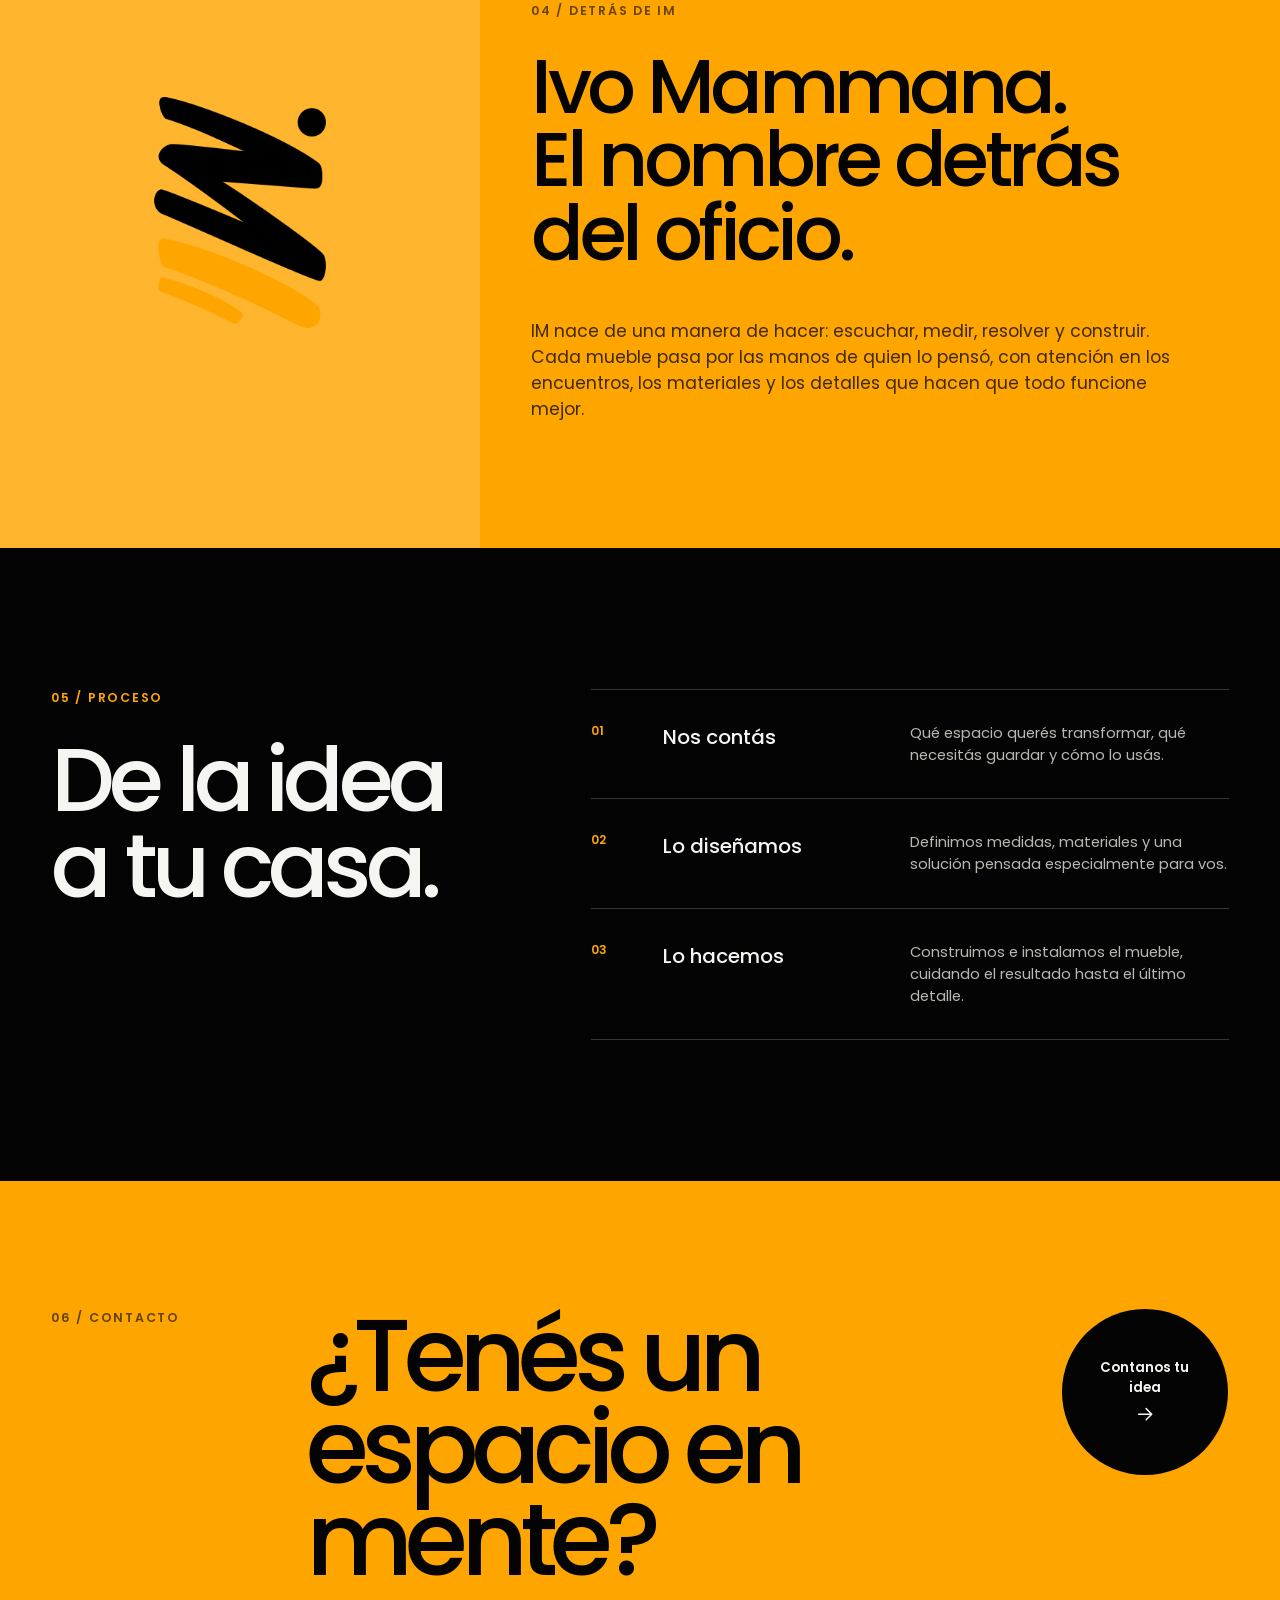
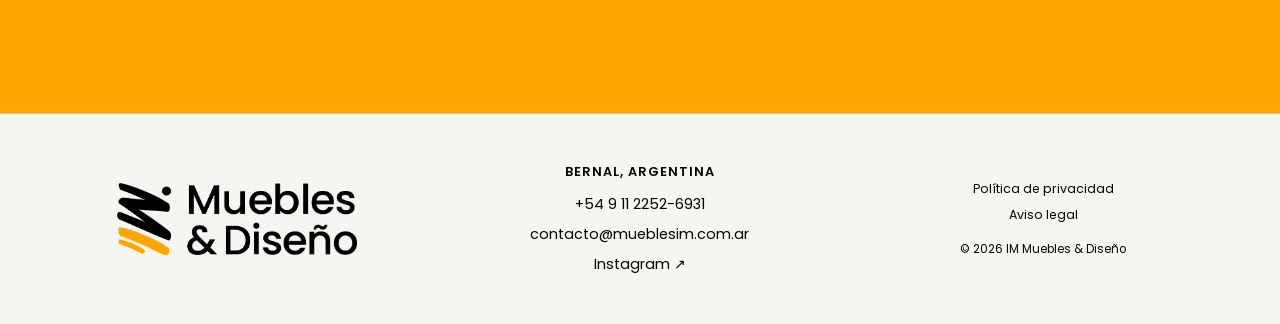
==== commit 2ddcf556: "Update index.html" ====
--- a/index.html
+++ b/index.html
@@ -4,6 +4,48 @@
     <meta charset="UTF-8" />
     <meta name="viewport" content="width=device-width, initial-scale=1.0" />
     <meta name="theme-color" content="#040404" />
+    <!-- Google Consent Mode: defaults must be set before Tag Manager loads. -->
+    <script data-cookieconsent="ignore">
+      window.dataLayer = window.dataLayer || [];
+      function gtag() {
+        dataLayer.push(arguments);
+      }
+      gtag("consent", "default", {
+        ad_personalization: "denied",
+        ad_storage: "denied",
+        ad_user_data: "denied",
+        analytics_storage: "denied",
+        functionality_storage: "denied",
+        personalization_storage: "denied",
+        security_storage: "granted",
+        wait_for_update: 500,
+      });
+      gtag("set", "ads_data_redaction", true);
+      gtag("set", "url_passthrough", false);
+    </script>
+
+    <!-- Google Tag Manager. Analytics is managed from this single container. -->
+    <script data-cookieconsent="ignore">
+      (function (w, d, s, l, i) {
+        w[l] = w[l] || [];
+        w[l].push({ "gtm.start": new Date().getTime(), event: "gtm.js" });
+        var f = d.getElementsByTagName(s)[0],
+          j = d.createElement(s),
+          dl = l != "dataLayer" ? "&l=" + l : "";
+        j.async = true;
+        j.src = "https://www.googletagmanager.com/gtm.js?id=" + i + dl;
+        f.parentNode.insertBefore(j, f);
+      })(window, document, "script", "dataLayer", "GTM-WSVTPNGM");
+    </script>
+
+    <!-- Cookiebot updates Google Consent Mode after the visitor chooses. -->
+    <script
+      id="Cookiebot"
+      src="https://consent.cookiebot.com/uc.js"
+      data-cbid="b6212834-0bca-45a4-9e70-9f3f8fdaf4c2"
+      data-blockingmode="auto"
+      type="text/javascript"
+    ></script>
     <meta
       name="description"
       content="Muebles a medida para aprovechar mejor cada espacio. Cocinas, placares, vestidores, racks y soluciones de guardado diseñadas por IM Muebles &amp; Diseño."
@@ -19,15 +61,6 @@
     <link rel="stylesheet" href="./styles.css" />
     <script src="./script.js" defer></script>
   </head>
-  <!-- Google tag (gtag.js) -->
-<script async src="https://www.googletagmanager.com/gtag/js?id=AW-11166344014"></script>
-<script>
-  window.dataLayer = window.dataLayer || [];
-  function gtag(){dataLayer.push(arguments);}
-  gtag('js', new Date());
-
-  gtag('config', 'AW-11166344014');
-</script>
   <body>
     <a class="skip-link" href="#contenido">Ir al contenido</a>
 
@@ -229,7 +262,7 @@
           <div class="footer-links">
             <span>Bernal, Argentina</span>
             <a href="tel:+5491122526931">+54 9 11 2252-6931</a>
-            <a href="mailto:ivomammana@gmail.com">ivomammana@gmail.com</a>
+            <a href="mailto:ivomammana@gmail.com">contacto@mueblesim.com.ar</a>
             <a href="https://www.instagram.com/muebles.im/" target="_blank" rel="noreferrer">Instagram ↗</a>
           </div>
           <div class="footer-legal">
